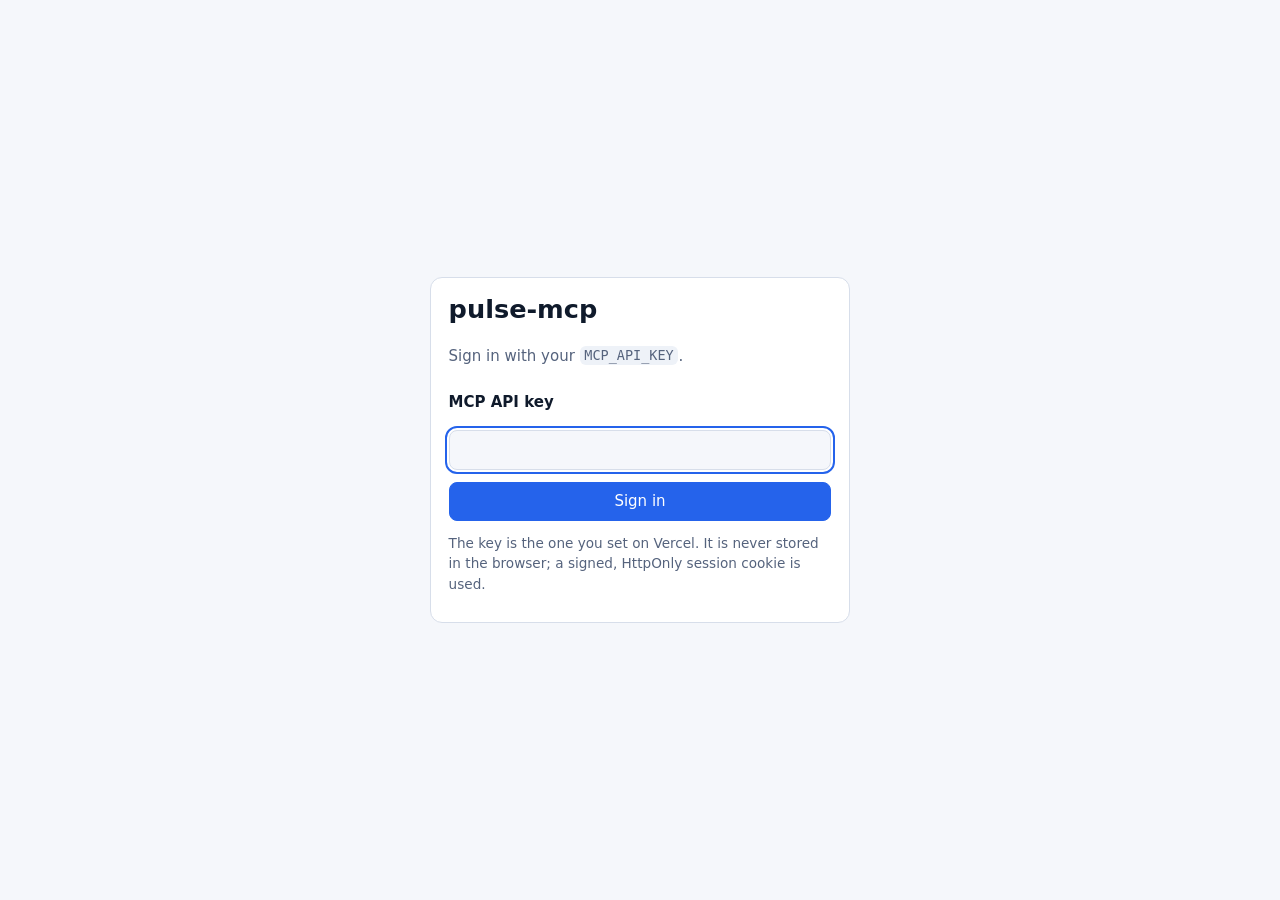
==== dashboard/index.html @ 04531871 "Add owner dashboard, request hardening, contributor guardrails and docs Dashboard (no database neede" ====
<!doctype html>
<html lang="en">
<head>
  <meta charset="utf-8">
  <meta name="viewport" content="width=device-width, initial-scale=1">
  <meta name="robots" content="noindex, nofollow">
  <meta name="color-scheme" content="dark light">
  <title>pulse-mcp dashboard</title>
  <link rel="icon" href="data:image/svg+xml,%3Csvg xmlns='http://www.w3.org/2000/svg' viewBox='0 0 32 32'%3E%3Crect width='32' height='32' rx='8' fill='%233b82f6'/%3E%3Cpath d='M4 17h6l3-8 5 15 3-7h7' fill='none' stroke='white' stroke-width='2.5' stroke-linecap='round' stroke-linejoin='round'/%3E%3C/svg%3E">
  <link rel="stylesheet" href="/dashboard/style.css">
</head>
<body>
  <noscript><p class="notice">This dashboard needs JavaScript.</p></noscript>

  <section id="login" class="login" hidden aria-labelledby="login-title">
    <form id="login-form" class="card login-card" autocomplete="on">
      <h1 id="login-title">pulse-mcp</h1>
      <p class="muted">Sign in with your <code>MCP_API_KEY</code>.</p>
      <label for="key">MCP API key</label>
      <input id="key" name="password" type="password" autocomplete="current-password" required minlength="24" spellcheck="false">
      <p id="login-error" class="error" role="alert" hidden></p>
      <button class="btn primary" type="submit">Sign in</button>
      <p class="muted small">The key is the one you set on Vercel. It is never stored in the browser; a signed, HttpOnly session cookie is used.</p>
    </form>
  </section>

  <div id="shell" hidden>
    <header class="topbar">
      <div class="brand"><span class="logo" aria-hidden="true"></span><strong>pulse-mcp</strong></div>
      <nav id="tabs" class="tabs" role="tablist" aria-label="Dashboard sections"></nav>
      <button id="logout" class="btn ghost" type="button">Sign out</button>
    </header>
    <main id="main" class="main" tabindex="-1"></main>
  </div>

  <dialog id="try-dialog" class="dialog" aria-labelledby="try-title">
    <form method="dialog" class="dialog-head"><h2 id="try-title"></h2><button class="btn ghost" aria-label="Close">Close</button></form>
    <p id="try-desc" class="muted"></p>
    <form id="try-form" class="stack"></form>
    <pre id="try-output" class="output" hidden></pre>
  </dialog>

  <div id="toast" class="toast" role="status" aria-live="polite" hidden></div>
  <script src="/dashboard/app.js" defer></script>
</body>
</html>
---- dashboard/style.css ----
:root {
  --bg: #0b0f17;
  --panel: #131a26;
  --panel-2: #1a2333;
  --line: #263248;
  --text: #e6ebf5;
  --muted: #93a0b8;
  --accent: #3b82f6;
  --accent-text: #ffffff;
  --ok: #22c55e;
  --warn: #f59e0b;
  --bad: #ef4444;
  --radius: 12px;
  color-scheme: dark;
}

@media (prefers-color-scheme: light) {
  :root {
    --bg: #f5f7fb;
    --panel: #ffffff;
    --panel-2: #eef2f8;
    --line: #d7deea;
    --text: #0f1a2b;
    --muted: #55637d;
    --accent: #2563eb;
    color-scheme: light;
  }
}

* { box-sizing: border-box; }
html { -webkit-text-size-adjust: 100%; }
body {
  margin: 0;
  background: var(--bg);
  color: var(--text);
  font: 15px/1.5 system-ui, -apple-system, "Segoe UI", Roboto, sans-serif;
}
[hidden] { display: none !important; }
h1, h2, h3 { line-height: 1.2; margin: 0 0 .5rem; }
h1 { font-size: 1.6rem; }
h2 { font-size: 1.25rem; }
h3 { font-size: 1.05rem; }
p { margin: 0 0 .75rem; }
a { color: var(--accent); }
code, pre, .mono { font-family: ui-monospace, SFMono-Regular, Menlo, Consolas, monospace; font-size: .9em; }
code { background: var(--panel-2); padding: .1em .35em; border-radius: 6px; }
.muted { color: var(--muted); }
.small { font-size: .85rem; }
.notice { padding: 1rem; text-align: center; }
.error { color: var(--bad); }

:focus-visible { outline: 2px solid var(--accent); outline-offset: 2px; }

/* layout */
.topbar {
  display: flex; align-items: center; gap: 1rem; flex-wrap: wrap;
  padding: .75rem 1.25rem; background: var(--panel); border-bottom: 1px solid var(--line);
  position: sticky; top: 0; z-index: 5;
}
.brand { display: flex; align-items: center; gap: .6rem; }
.logo { width: 22px; height: 22px; border-radius: 6px; background: var(--accent); display: inline-block; }
.tabs { display: flex; gap: .25rem; flex: 1; overflow-x: auto; }
.tab {
  background: none; border: 0; color: var(--muted); padding: .5rem .8rem; border-radius: 8px;
  cursor: pointer; font: inherit; white-space: nowrap;
}
.tab:hover { color: var(--text); background: var(--panel-2); }
.tab[aria-selected="true"] { color: var(--accent-text); background: var(--accent); }
.main { max-width: 1100px; margin: 0 auto; padding: 1.5rem 1.25rem 4rem; }
.main:focus { outline: none; }
.section-head { display: flex; align-items: baseline; justify-content: space-between; gap: 1rem; flex-wrap: wrap; margin-bottom: 1rem; }
.grid { display: grid; gap: 1rem; grid-template-columns: repeat(auto-fit, minmax(260px, 1fr)); }
.stack { display: grid; gap: .75rem; }
.row { display: flex; gap: .6rem; align-items: center; flex-wrap: wrap; }
.row.between { justify-content: space-between; }

/* components */
.card { background: var(--panel); border: 1px solid var(--line); border-radius: var(--radius); padding: 1rem 1.1rem; }
.card h3 { margin-bottom: .25rem; }
.stat { font-size: 1.8rem; font-weight: 700; }
.badge {
  display: inline-block; padding: .1rem .5rem; border-radius: 999px; font-size: .75rem; font-weight: 600;
  background: var(--panel-2); color: var(--muted); border: 1px solid var(--line);
}
.badge.ok { color: var(--ok); border-color: var(--ok); }
.badge.warn { color: var(--warn); border-color: var(--warn); }
.badge.bad { color: var(--bad); border-color: var(--bad); }
.badge.read { color: var(--ok); }
.badge.write { color: var(--warn); }
.badge.destructive { color: var(--bad); }

.btn {
  background: var(--panel-2); color: var(--text); border: 1px solid var(--line); border-radius: 8px;
  padding: .45rem .8rem; cursor: pointer; font: inherit;
}
.btn:hover { border-color: var(--accent); }
.btn:disabled { opacity: .5; cursor: not-allowed; }
.btn.primary { background: var(--accent); color: var(--accent-text); border-color: var(--accent); }
.btn.ghost { background: transparent; }
.btn.small { padding: .25rem .55rem; font-size: .85rem; }

input[type="text"], input[type="password"], input[type="number"], select, textarea {
  width: 100%; background: var(--bg); color: var(--text); border: 1px solid var(--line);
  border-radius: 8px; padding: .5rem .65rem; font: inherit;
}
textarea { min-height: 4.5rem; font-family: ui-monospace, Menlo, Consolas, monospace; }
.row > input[type="text"] { flex: 1 1 240px; width: auto; }
.row > select { flex: 0 1 190px; width: auto; }
label { display: block; font-weight: 600; margin-bottom: .25rem; }

.switch { appearance: none; -webkit-appearance: none; width: 42px; height: 24px; border-radius: 999px; background: var(--line); position: relative; cursor: pointer; flex: none; transition: background .15s; }
.switch::after { content: ""; position: absolute; top: 3px; left: 3px; width: 18px; height: 18px; border-radius: 50%; background: #fff; transition: transform .15s; }
.switch:checked { background: var(--ok); }
.switch:checked::after { transform: translateX(18px); }
.switch:disabled { opacity: .45; cursor: not-allowed; }

table { width: 100%; border-collapse: collapse; }
th, td { text-align: left; padding: .55rem .6rem; border-bottom: 1px solid var(--line); vertical-align: top; }
th { color: var(--muted); font-weight: 600; font-size: .85rem; }
.table-wrap { overflow-x: auto; background: var(--panel); border: 1px solid var(--line); border-radius: var(--radius); }
tr.off td { opacity: .55; }

.banner { padding: .75rem 1rem; border-radius: var(--radius); border: 1px solid var(--warn); background: var(--panel); margin-bottom: 1rem; }
.banner.bad { border-color: var(--bad); }
.snippet { position: relative; }
.snippet pre { margin: 0; padding: .9rem 1rem; background: var(--bg); border: 1px solid var(--line); border-radius: 8px; overflow-x: auto; }
.snippet .btn { position: absolute; top: .5rem; right: .5rem; }
.output { background: var(--bg); border: 1px solid var(--line); border-radius: 8px; padding: .75rem; max-height: 340px; overflow: auto; white-space: pre-wrap; word-break: break-word; }

.login { min-height: 100vh; display: grid; place-items: center; padding: 1rem; }
.login-card { width: min(420px, 100%); display: grid; gap: .75rem; }

.dialog { width: min(720px, 94vw); background: var(--panel); color: var(--text); border: 1px solid var(--line); border-radius: var(--radius); padding: 1.1rem; }
.dialog::backdrop { background: rgba(0, 0, 0, .55); }
.dialog-head { display: flex; justify-content: space-between; align-items: center; gap: 1rem; margin-bottom: .5rem; }
.dialog-head h2 { margin: 0; }

.toast { position: fixed; bottom: 1.25rem; left: 50%; transform: translateX(-50%); background: var(--panel-2); border: 1px solid var(--line); padding: .6rem 1rem; border-radius: 10px; z-index: 20; }

@media (max-width: 640px) {
  .main { padding: 1rem .9rem 3rem; }
  .topbar { padding: .6rem .8rem; }
  .topbar > .btn { margin-left: auto; }
  .tabs { order: 3; flex-basis: 100%; scrollbar-width: none; }
  .tabs::-webkit-scrollbar { display: none; }
  .table-wrap table, .table-wrap tbody, .table-wrap tr, .table-wrap td { display: block; }
  .table-wrap thead { display: none; }
  .table-wrap tr { padding: .6rem .8rem; border-bottom: 1px solid var(--line); }
  .table-wrap td { border: 0; padding: .15rem 0; }
  .grid { grid-template-columns: 1fr; }
}
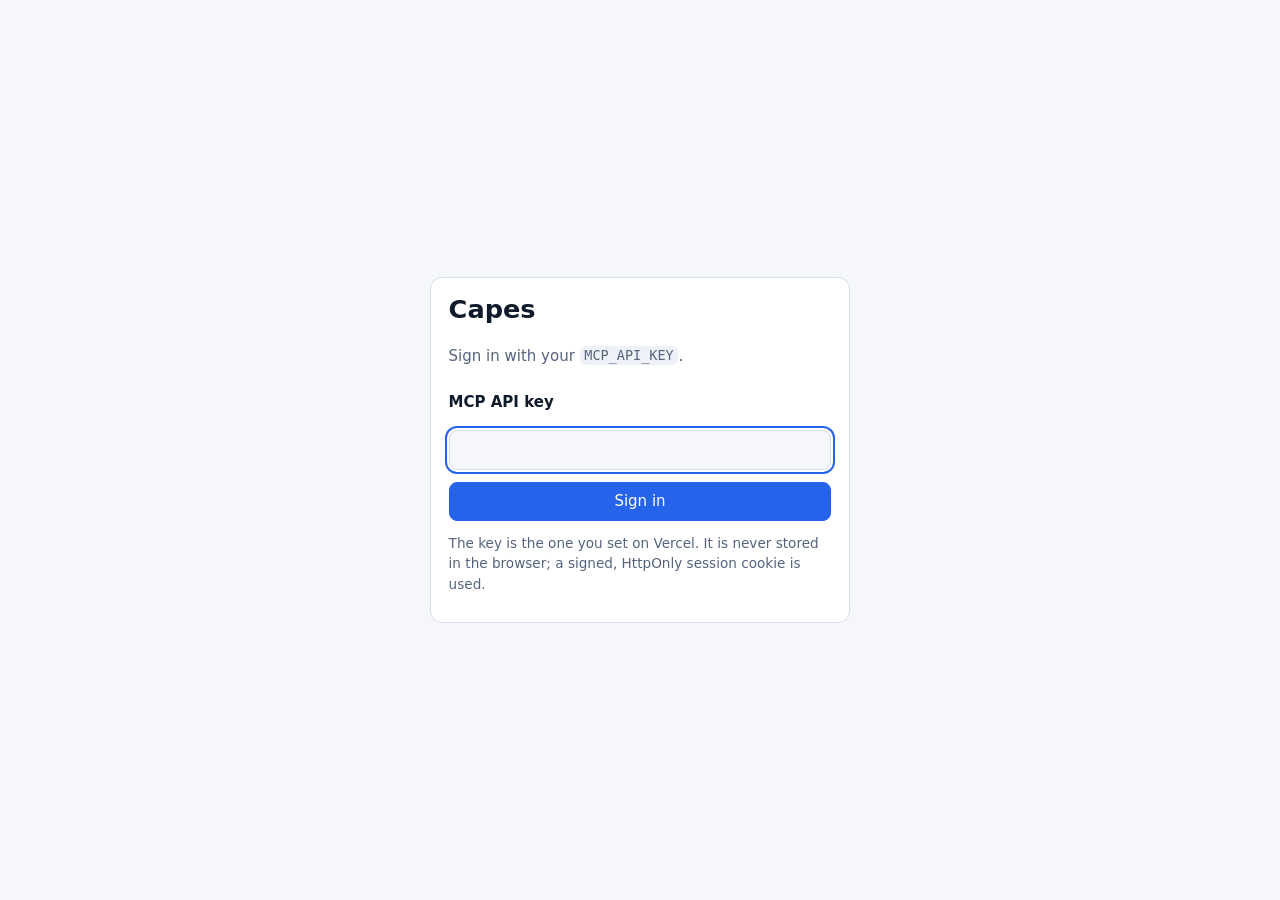
==== commit 0b28aaa7: "Rename pulse-mcp to Capes Brand, repo slug, installer (scripts/capes.mjs, .capes.local.json), client" ====
--- a/dashboard/index.html
+++ b/dashboard/index.html
@@ -5,8 +5,8 @@
   <meta name="viewport" content="width=device-width, initial-scale=1">
   <meta name="robots" content="noindex, nofollow">
   <meta name="color-scheme" content="dark light">
-  <title>pulse-mcp dashboard</title>
-  <link rel="icon" href="data:image/svg+xml,%3Csvg xmlns='http://www.w3.org/2000/svg' viewBox='0 0 32 32'%3E%3Crect width='32' height='32' rx='8' fill='%233b82f6'/%3E%3Cpath d='M4 17h6l3-8 5 15 3-7h7' fill='none' stroke='white' stroke-width='2.5' stroke-linecap='round' stroke-linejoin='round'/%3E%3C/svg%3E">
+  <title>Capes dashboard</title>
+  <link rel="icon" type="image/png" href="/dashboard/favicon.png">
   <link rel="stylesheet" href="/dashboard/style.css">
 </head>
 <body>
@@ -14,7 +14,7 @@
 
   <section id="login" class="login" hidden aria-labelledby="login-title">
     <form id="login-form" class="card login-card" autocomplete="on">
-      <h1 id="login-title">pulse-mcp</h1>
+      <h1 id="login-title">Capes</h1>
       <p class="muted">Sign in with your <code>MCP_API_KEY</code>.</p>
       <label for="key">MCP API key</label>
       <input id="key" name="password" type="password" autocomplete="current-password" required minlength="24" spellcheck="false">
@@ -26,7 +26,7 @@
 
   <div id="shell" hidden>
     <header class="topbar">
-      <div class="brand"><span class="logo" aria-hidden="true"></span><strong>pulse-mcp</strong></div>
+      <div class="brand"><img class="logo" src="/dashboard/logo.png" alt="" width="28" height="28"><strong>Capes</strong></div>
       <nav id="tabs" class="tabs" role="tablist" aria-label="Dashboard sections"></nav>
       <button id="logout" class="btn ghost" type="button">Sign out</button>
     </header>
--- a/dashboard/style.css
+++ b/dashboard/style.css
@@ -58,7 +58,7 @@
   position: sticky; top: 0; z-index: 5;
 }
 .brand { display: flex; align-items: center; gap: .6rem; }
-.logo { width: 22px; height: 22px; border-radius: 6px; background: var(--accent); display: inline-block; }
+.logo { width: 28px; height: 28px; border-radius: 8px; display: inline-block; }
 .tabs { display: flex; gap: .25rem; flex: 1; overflow-x: auto; }
 .tab {
   background: none; border: 0; color: var(--muted); padding: .5rem .8rem; border-radius: 8px;
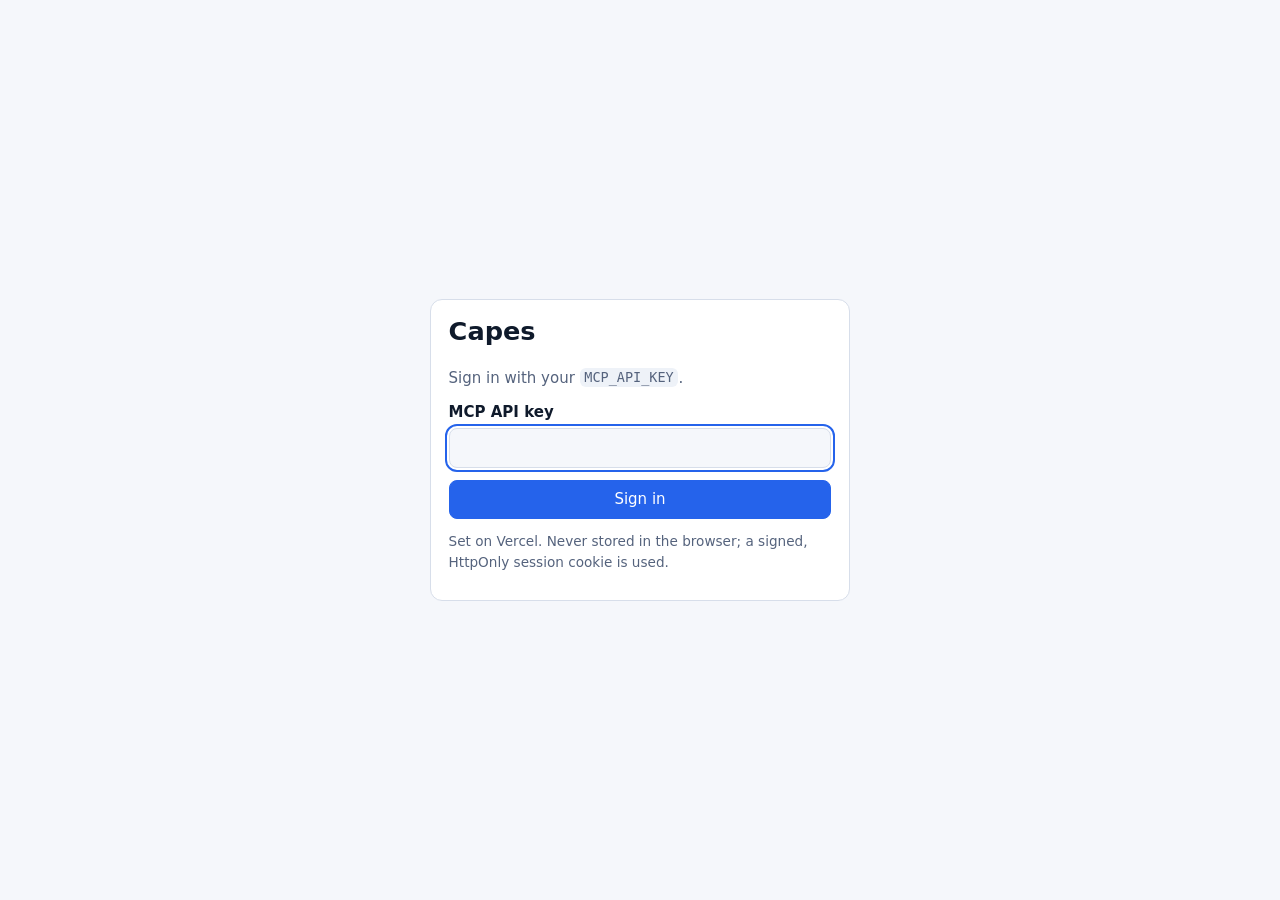
==== commit 14426bb5: "feat(auth): decoupled dashboard username/password login; fix stale DB copy; Supabase pooler hint Fou" ====
--- a/dashboard/index.html
+++ b/dashboard/index.html
@@ -15,12 +15,21 @@
   <section id="login" class="login" hidden aria-labelledby="login-title">
     <form id="login-form" class="card login-card" autocomplete="on">
       <h1 id="login-title">Capes</h1>
-      <p class="muted">Sign in with your <code>MCP_API_KEY</code>.</p>
-      <label for="key">MCP API key</label>
-      <input id="key" name="password" type="password" autocomplete="current-password" required minlength="24" spellcheck="false">
+      <div id="login-key-mode">
+        <p class="muted">Sign in with your <code>MCP_API_KEY</code>.</p>
+        <label for="key">MCP API key</label>
+        <input id="key" name="password" type="password" autocomplete="current-password" minlength="24" spellcheck="false">
+      </div>
+      <div id="login-userpass-mode" hidden>
+        <p class="muted">Sign in with your dashboard username and password.</p>
+        <label for="username">Username</label>
+        <input id="username" name="username" type="text" autocomplete="username" spellcheck="false">
+        <label for="user-password">Password</label>
+        <input id="user-password" name="user-password" type="password" autocomplete="current-password" spellcheck="false">
+      </div>
       <p id="login-error" class="error" role="alert" hidden></p>
       <button class="btn primary" type="submit">Sign in</button>
-      <p class="muted small">The key is the one you set on Vercel. It is never stored in the browser; a signed, HttpOnly session cookie is used.</p>
+      <p class="muted small">Set on Vercel. Never stored in the browser; a signed, HttpOnly session cookie is used.</p>
     </form>
   </section>
 
--- a/dashboard/style.css
+++ b/dashboard/style.css
@@ -58,7 +58,7 @@
   position: sticky; top: 0; z-index: 5;
 }
 .brand { display: flex; align-items: center; gap: .6rem; }
-.logo { width: 28px; height: 28px; border-radius: 8px; display: inline-block; }
+.logo { width: 28px; height: 28px; display: inline-block; }
 .tabs { display: flex; gap: .25rem; flex: 1; overflow-x: auto; }
 .tab {
   background: none; border: 0; color: var(--muted); padding: .5rem .8rem; border-radius: 8px;
@@ -122,6 +122,9 @@
 
 .banner { padding: .75rem 1rem; border-radius: var(--radius); border: 1px solid var(--warn); background: var(--panel); margin-bottom: 1rem; }
 .banner.bad { border-color: var(--bad); }
+.banner.ok { border-color: var(--ok); }
+details > summary { cursor: pointer; color: var(--muted); font-size: .9rem; }
+details[open] > summary { margin-bottom: .5rem; }
 .snippet { position: relative; }
 .snippet pre { margin: 0; padding: .9rem 1rem; background: var(--bg); border: 1px solid var(--line); border-radius: 8px; overflow-x: auto; }
 .snippet .btn { position: absolute; top: .5rem; right: .5rem; }
